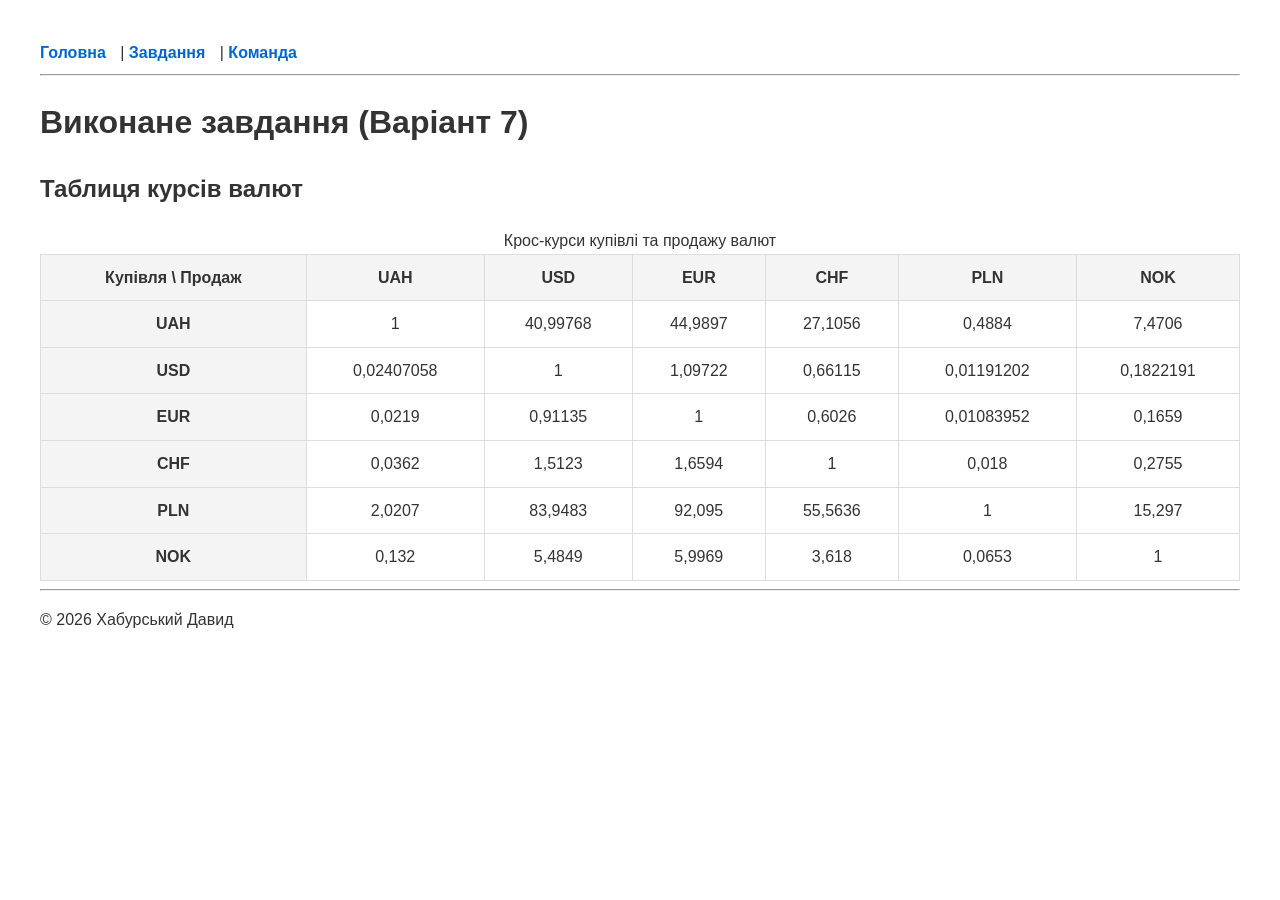
==== task.html @ dc93dc3e "Add files via upload" ====
<!DOCTYPE html>
<html lang="uk">
<head>
    <meta charset="UTF-8">
    <meta name="viewport" content="width=device-width, initial-scale=1.0">
    <title>Завдання - Курси валют</title>
    <link rel="stylesheet" href="style.css">
</head>
<body>
    <header>
        <nav>
            <a href="index.html">Головна</a> | 
            <a href="task.html">Завдання</a> | 
            <a href="team.html">Команда</a>
        </nav>
        <hr>
    </header>

    <main>
        <h1>Виконане завдання (Варіант 7)</h1>
        <h2>Таблиця курсів валют</h2>
        <table border="1">
            <caption>Крос-курси купівлі та продажу валют</caption>
            <thead>
                <tr>
                    <th>Купівля \ Продаж</th>
                    <th>UAH</th>
                    <th>USD</th>
                    <th>EUR</th>
                    <th>CHF</th>
                    <th>PLN</th>
                    <th>NOK</th>
                </tr>
            </thead>
            <tbody>
                <tr>
                    <th>UAH</th>
                    <td>1</td>
                    <td>40,99768</td>
                    <td>44,9897</td>
                    <td>27,1056</td>
                    <td>0,4884</td>
                    <td>7,4706</td>
                </tr>
                <tr>
                    <th>USD</th>
                    <td>0,02407058</td>
                    <td>1</td>
                    <td>1,09722</td>
                    <td>0,66115</td>
                    <td>0,01191202</td>
                    <td>0,1822191</td>
                </tr>
                <tr>
                    <th>EUR</th>
                    <td>0,0219</td>
                    <td>0,91135</td>
                    <td>1</td>
                    <td>0,6026</td>
                    <td>0,01083952</td>
                    <td>0,1659</td>
                </tr>
                <tr>
                    <th>CHF</th>
                    <td>0,0362</td>
                    <td>1,5123</td>
                    <td>1,6594</td>
                    <td>1</td>
                    <td>0,018</td>
                    <td>0,2755</td>
                </tr>
                <tr>
                    <th>PLN</th>
                    <td>2,0207</td>
                    <td>83,9483</td>
                    <td>92,095</td>
                    <td>55,5636</td>
                    <td>1</td>
                    <td>15,297</td>
                </tr>
                <tr>
                    <th>NOK</th>
                    <td>0,132</td>
                    <td>5,4849</td>
                    <td>5,9969</td>
                    <td>3,618</td>
                    <td>0,0653</td>
                    <td>1</td>
                </tr>
            </tbody>
        </table>
    </main>

    <footer>
        <hr>
        <p>&copy; 2026 Хабурський Давид</p>
    </footer>
</body>
</html>
---- style.css ----
body {
    font-family: Arial, sans-serif;
    margin: 40px;
    line-height: 1.6;
    color: #333;
}
nav a {
    text-decoration: none;
    color: #0066cc;
    font-weight: bold;
    margin-right: 10px;
}
nav a:hover {
    text-decoration: underline;
}
table {
    width: 100%;
    border-collapse: collapse;
    margin-top: 20px;
}
th, td {
    border: 1px solid #ddd;
    padding: 10px;
    text-align: center;
}
th {
    background-color: #f4f4f4;
}
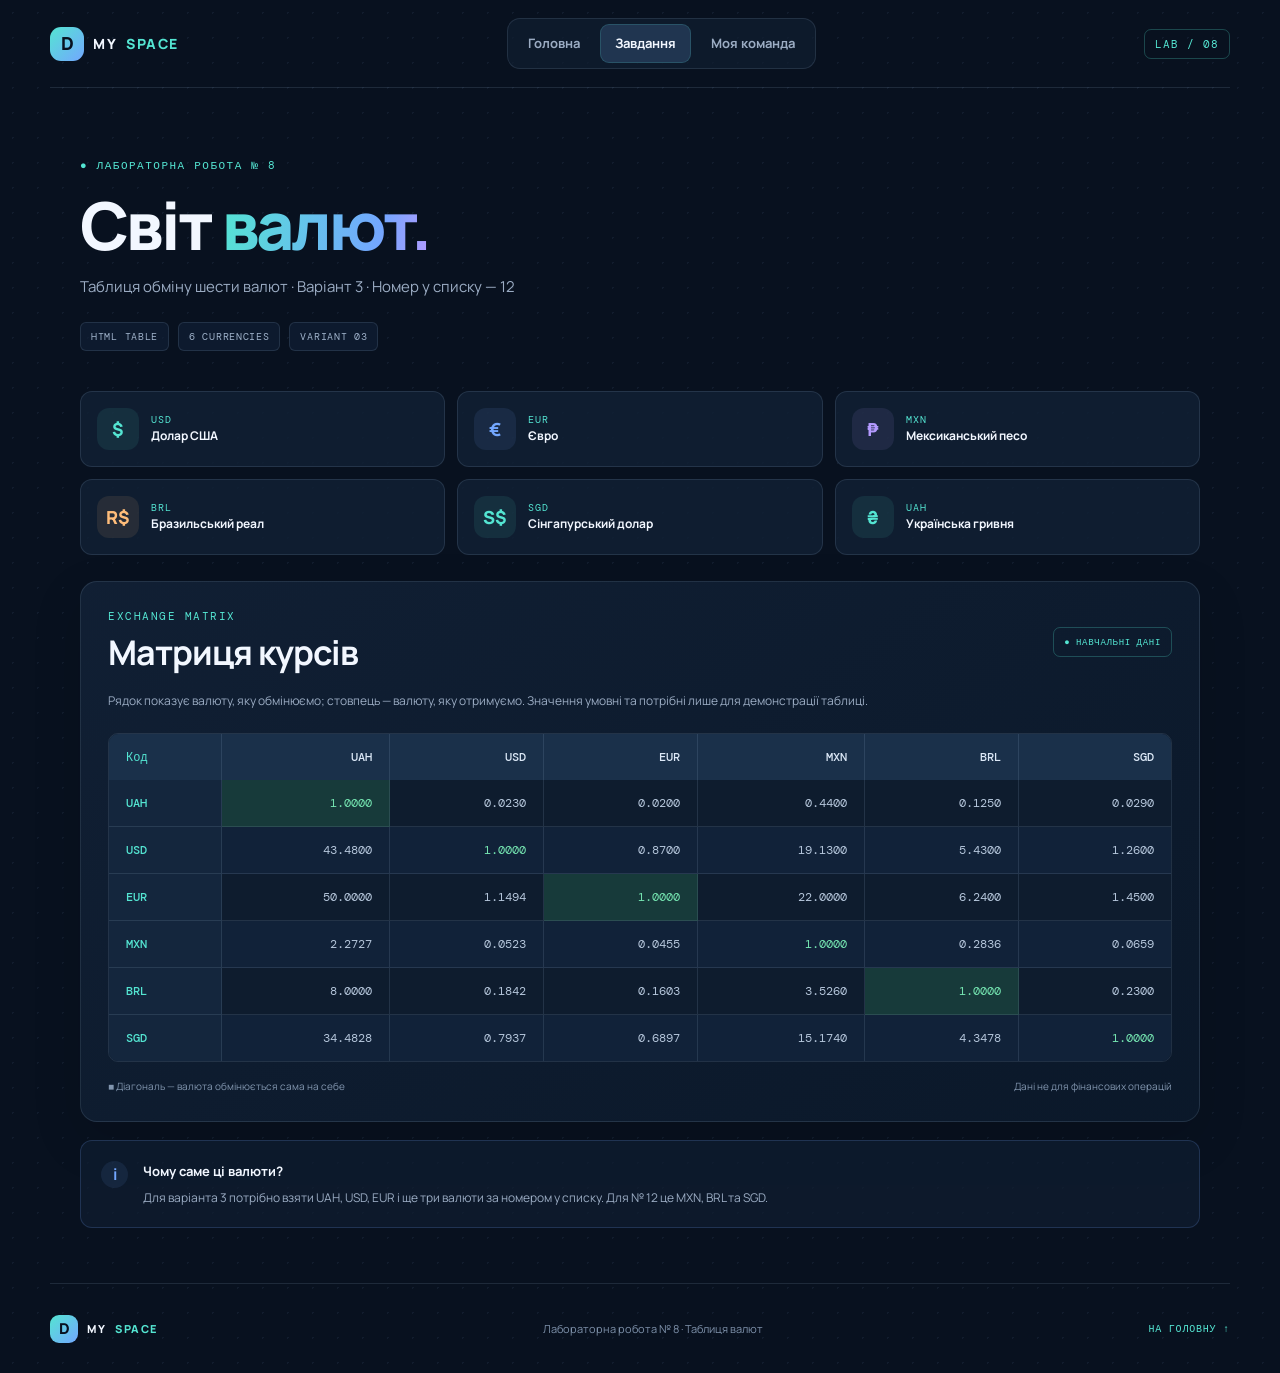
==== commit 916c9ef4: "Add files via upload" ====
--- a/task.html
+++ b/task.html
@@ -1,99 +1,15 @@
 <!DOCTYPE html>
-<html lang="uk">
-<head>
-    <meta charset="UTF-8">
-    <meta name="viewport" content="width=device-width, initial-scale=1.0">
-    <title>Завдання - Курси валют</title>
-    <link rel="stylesheet" href="style.css">
-</head>
-<body>
-    <header>
-        <nav>
-            <a href="index.html">Головна</a> | 
-            <a href="task.html">Завдання</a> | 
-            <a href="team.html">Команда</a>
-        </nav>
-        <hr>
-    </header>
-
-    <main>
-        <h1>Виконане завдання (Варіант 7)</h1>
-        <h2>Таблиця курсів валют</h2>
-        <table border="1">
-            <caption>Крос-курси купівлі та продажу валют</caption>
-            <thead>
-                <tr>
-                    <th>Купівля \ Продаж</th>
-                    <th>UAH</th>
-                    <th>USD</th>
-                    <th>EUR</th>
-                    <th>CHF</th>
-                    <th>PLN</th>
-                    <th>NOK</th>
-                </tr>
-            </thead>
-            <tbody>
-                <tr>
-                    <th>UAH</th>
-                    <td>1</td>
-                    <td>40,99768</td>
-                    <td>44,9897</td>
-                    <td>27,1056</td>
-                    <td>0,4884</td>
-                    <td>7,4706</td>
-                </tr>
-                <tr>
-                    <th>USD</th>
-                    <td>0,02407058</td>
-                    <td>1</td>
-                    <td>1,09722</td>
-                    <td>0,66115</td>
-                    <td>0,01191202</td>
-                    <td>0,1822191</td>
-                </tr>
-                <tr>
-                    <th>EUR</th>
-                    <td>0,0219</td>
-                    <td>0,91135</td>
-                    <td>1</td>
-                    <td>0,6026</td>
-                    <td>0,01083952</td>
-                    <td>0,1659</td>
-                </tr>
-                <tr>
-                    <th>CHF</th>
-                    <td>0,0362</td>
-                    <td>1,5123</td>
-                    <td>1,6594</td>
-                    <td>1</td>
-                    <td>0,018</td>
-                    <td>0,2755</td>
-                </tr>
-                <tr>
-                    <th>PLN</th>
-                    <td>2,0207</td>
-                    <td>83,9483</td>
-                    <td>92,095</td>
-                    <td>55,5636</td>
-                    <td>1</td>
-                    <td>15,297</td>
-                </tr>
-                <tr>
-                    <th>NOK</th>
-                    <td>0,132</td>
-                    <td>5,4849</td>
-                    <td>5,9969</td>
-                    <td>3,618</td>
-                    <td>0,0653</td>
-                    <td>1</td>
-                </tr>
-            </tbody>
-        </table>
-    </main>
-
-    <footer>
-        <hr>
-        <p>&copy; 2026 Хабурський Давид</p>
-    </footer>
-</body>
-</html>+<html lang="uk"><head><meta charset="UTF-8"><meta name="viewport" content="width=device-width, initial-scale=1.0"><meta name="description" content="Таблиця валют для варіанта 3 лабораторної роботи №8."><title>MYSPACE — Завдання</title><link rel="stylesheet" href="style.css"></head><body>
+<header class="topbar"><a class="logo" href="index.html"><span class="logo-icon">D</span> MY<span>SPACE</span></a><nav><a href="index.html">Головна</a><a class="active" href="task.html">Завдання</a><a href="team.html">Моя команда</a></nav><span class="lab-tag">LAB / 08</span></header>
+<main class="wrap page"><section class="page-hero"><p class="eyebrow">● ЛАБОРАТОРНА РОБОТА № 8</p><h1>Світ <span>валют.</span></h1><p>Таблиця обміну шести валют · Варіант 3 · Номер у списку — 12</p><div class="chips"><span>HTML TABLE</span><span>6 CURRENCIES</span><span>VARIANT 03</span></div></section>
+<section class="currency-grid"><article><i>$</i><div><small>USD</small><b>Долар США</b></div></article><article><i>€</i><div><small>EUR</small><b>Євро</b></div></article><article><i>₱</i><div><small>MXN</small><b>Мексиканський песо</b></div></article><article><i>R$</i><div><small>BRL</small><b>Бразильський реал</b></div></article><article><i>S$</i><div><small>SGD</small><b>Сінгапурський долар</b></div></article><article><i>₴</i><div><small>UAH</small><b>Українська гривня</b></div></article></section>
+<section class="table-panel"><div class="table-title"><div><p class="eyebrow">EXCHANGE MATRIX</p><h2>Матриця курсів</h2></div><span class="pill">● НАВЧАЛЬНІ ДАНІ</span></div><p class="muted">Рядок показує валюту, яку обмінюємо; стовпець — валюту, яку отримуємо. Значення умовні та потрібні лише для демонстрації таблиці.</p><div class="table-scroll"><table><caption>Умовні курси обміну між шістьма валютами</caption><thead><tr><th scope="col">Код</th><th scope="col">UAH</th><th scope="col">USD</th><th scope="col">EUR</th><th scope="col">MXN</th><th scope="col">BRL</th><th scope="col">SGD</th></tr></thead><tbody>
+<tr><th scope="row">UAH</th><td class="diag">1.0000</td><td>0.0230</td><td>0.0200</td><td>0.4400</td><td>0.1250</td><td>0.0290</td></tr>
+<tr><th scope="row">USD</th><td>43.4800</td><td class="diag">1.0000</td><td>0.8700</td><td>19.1300</td><td>5.4300</td><td>1.2600</td></tr>
+<tr><th scope="row">EUR</th><td>50.0000</td><td>1.1494</td><td class="diag">1.0000</td><td>22.0000</td><td>6.2400</td><td>1.4500</td></tr>
+<tr><th scope="row">MXN</th><td>2.2727</td><td>0.0523</td><td>0.0455</td><td class="diag">1.0000</td><td>0.2836</td><td>0.0659</td></tr>
+<tr><th scope="row">BRL</th><td>8.0000</td><td>0.1842</td><td>0.1603</td><td>3.5260</td><td class="diag">1.0000</td><td>0.2300</td></tr>
+<tr><th scope="row">SGD</th><td>34.4828</td><td>0.7937</td><td>0.6897</td><td>15.1740</td><td>4.3478</td><td class="diag">1.0000</td></tr>
+</tbody></table></div><div class="table-note"><span>■ Діагональ — валюта обмінюється сама на себе</span><span>Дані не для фінансових операцій</span></div></section>
+<aside class="info"><b>i</b><div><h3>Чому саме ці валюти?</h3><p>Для варіанта 3 потрібно взяти UAH, USD, EUR і ще три валюти за номером у списку. Для № 12 це MXN, BRL та SGD.</p></div></aside></main>
+<footer><a class="logo" href="index.html"><span class="logo-icon">D</span> MY<span>SPACE</span></a><p>Лабораторна робота № 8 · Таблиця валют</p><a href="index.html">НА ГОЛОВНУ ↑</a></footer></body></html>
--- a/style.css
+++ b/style.css
@@ -1,28 +1,4 @@
-body {
-    font-family: Arial, sans-serif;
-    margin: 40px;
-    line-height: 1.6;
-    color: #333;
-}
-nav a {
-    text-decoration: none;
-    color: #0066cc;
-    font-weight: bold;
-    margin-right: 10px;
-}
-nav a:hover {
-    text-decoration: underline;
-}
-table {
-    width: 100%;
-    border-collapse: collapse;
-    margin-top: 20px;
-}
-th, td {
-    border: 1px solid #ddd;
-    padding: 10px;
-    text-align: center;
-}
-th {
-    background-color: #f4f4f4;
-}+@import url('https://fonts.googleapis.com/css2?family=DM+Mono:wght@400;500&family=Manrope:wght@400;500;600;700;800&display=swap');
+:root{--bg:#08111f;--panel:#101e31;--line:rgba(165,190,220,.14);--text:#f2f7ff;--muted:#9bacc3;--cyan:#54e5d2;--blue:#73a7ff;--purple:#b49aff;--orange:#ffbd7a;--mono:'DM Mono',monospace;--sans:'Manrope',Arial,sans-serif}*{box-sizing:border-box}html{scroll-behavior:smooth}body{margin:0;min-height:100vh;color:var(--text);background-color:var(--bg);font-family:var(--sans);line-height:1.65;background-image:radial-gradient(rgba(117,153,194,.09) 1px,transparent 1px);background-size:25px 25px}a{color:inherit}.topbar{width:min(1180px,calc(100% - 48px));min-height:88px;margin:auto;display:flex;align-items:center;justify-content:space-between;gap:24px;border-bottom:1px solid var(--line)}.logo{display:inline-flex;align-items:center;gap:9px;text-decoration:none;font-size:14px;font-weight:800;letter-spacing:1.5px;white-space:nowrap}.logo>span:last-child,.logo>span:nth-child(2){color:var(--cyan)}.logo-icon{width:34px;height:34px;display:grid;place-items:center;border-radius:11px;background:linear-gradient(135deg,var(--cyan),var(--blue));color:#08111f;font-size:18px;letter-spacing:0}.topbar nav{display:flex;gap:5px;padding:5px;border:1px solid var(--line);border-radius:13px;background:#101e31b3}.topbar nav a{padding:9px 15px;border-radius:9px;text-decoration:none;color:var(--muted);font-size:13px;font-weight:700;transition:.2s}.topbar nav a:hover,.topbar nav a.active{color:var(--text);background:#203550}.topbar nav a.active{box-shadow:inset 0 0 0 1px #54e5d22b}.lab-tag{padding:7px 10px;border:1px solid #54e5d240;border-radius:7px;color:var(--cyan);font:11px var(--mono);letter-spacing:1px}.wrap{width:min(1120px,calc(100% - 48px));margin-inline:auto}.hero{min-height:580px;display:grid;grid-template-columns:1.08fr .92fr;align-items:center;gap:50px;padding-block:50px 60px}.eyebrow{margin:0 0 17px;color:var(--cyan);font:11px var(--mono);letter-spacing:1.5px}h1,h2,h3,p{margin-top:0}h1{font-size:clamp(42px,5.2vw,66px);line-height:1.1;letter-spacing:-2.7px;margin-bottom:22px;font-weight:800}h1 span,.page-hero h1 span{color:var(--cyan);background:linear-gradient(100deg,var(--cyan),var(--blue) 75%,var(--purple));background-clip:text;-webkit-background-clip:text;-webkit-text-fill-color:transparent}.lead{max-width:540px;color:var(--muted);font-size:15px;line-height:1.9}.actions{display:flex;flex-wrap:wrap;gap:12px;margin-top:28px}.btn{display:inline-flex;align-items:center;gap:12px;padding:13px 18px;border-radius:10px;font-size:13px;font-weight:800;text-decoration:none;transition:transform .2s,background .2s}.btn:hover{transform:translateY(-3px)}.primary{background:var(--cyan);color:#07141f;box-shadow:0 8px 28px #54e5d21c}.primary:hover{background:#8af5e8}.secondary{border:1px solid var(--line);background:#ffffff05}.secondary:hover{border-color:#54e5d266}.stats{display:flex;gap:34px;margin-top:44px;padding-top:22px;border-top:1px solid var(--line)}.stats div{display:flex;flex-direction:column}.stats b{font-size:21px}.stats small{color:var(--muted);font-size:11px}.art{min-height:360px;display:grid;place-items:center;position:relative}.orbit{position:absolute;width:350px;height:290px;border:1px solid #54e5d22b;border-radius:50%;transform:rotate(-24deg)}.code-card{z-index:1;width:min(100%,390px);border:1px solid #97bae23b;border-radius:18px;overflow:hidden;background:linear-gradient(145deg,#16283ffe,#0a1727fe);box-shadow:0 25px 70px #0006;transform:rotate(-2deg)}.code-head{height:48px;display:flex;align-items:center;gap:6px;padding:0 17px;border-bottom:1px solid var(--line)}.code-head i{width:7px;height:7px;border-radius:50%;background:#ff8b87}.code-head i:nth-child(2){background:#ffcf79}.code-head i:nth-child(3){background:#66dfb1}.code-head span{margin-left:auto;color:#8095af;font:10px var(--mono)}pre{padding:24px 26px;margin:0;font:13px/2 var(--mono);white-space:pre-wrap}pre em{color:var(--purple);font-style:normal}pre strong{color:var(--cyan)}pre b{color:#a5e6a5;font-weight:400}pre mark{background:none;color:#ffd580}pre q{color:var(--orange)}pre span{color:#6f859f}.code-foot{padding:12px 18px;border-top:1px solid var(--line);color:#8195ad;font:9px var(--mono);letter-spacing:1.2px}.float{position:absolute;z-index:2;padding:10px 13px;border:1px solid var(--line);border-radius:10px;background:#15263b;box-shadow:0 10px 28px #0004;font:11px var(--mono)}.f1{top:35px;left:0;transform:rotate(-7deg)}.f2{top:68px;right:0;transform:rotate(6deg)}.f3{bottom:35px;right:5%;transform:rotate(-5deg)}.tools{padding:58px 0 75px;border-top:1px solid var(--line)}.section-title{display:flex;justify-content:space-between;align-items:end;gap:30px;margin-bottom:27px}.section-title h2,.banner h2,.table-title h2{font-size:clamp(24px,3vw,34px);letter-spacing:-1px;line-height:1.25;margin-bottom:0}.section-title>p{max-width:370px;color:var(--muted);font-size:13px;margin-bottom:2px}.cards{display:grid;grid-template-columns:repeat(3,1fr);gap:17px}.cards article{padding:24px;border:1px solid var(--line);border-radius:15px;background:linear-gradient(145deg,#13243aeb,#0c192aeb);transition:transform .2s,border-color .2s}.cards article:hover{transform:translateY(-5px);border-color:#54e5d266}.icon{width:44px;height:44px;display:grid;place-items:center;border-radius:12px;font:18px var(--mono);margin-bottom:20px}.cyan{background:#54e5d218;color:var(--cyan)}.purple{background:#b49aff20;color:var(--purple)}.orange{background:#ffbd7a1d;color:var(--orange)}.cards h3{font-size:18px;margin-bottom:8px}.cards p{color:var(--muted);font-size:13px;min-height:58px;margin-bottom:22px}.cards small{color:#7187a2;font:10px var(--mono);letter-spacing:1px}.banner{display:flex;align-items:center;justify-content:space-between;gap:24px;padding:31px 34px;margin-bottom:75px;border:1px solid #54e5d238;border-radius:17px;background:linear-gradient(110deg,#102b3a,#14243c 70%,#18243b)}.banner h2{max-width:600px;margin-bottom:9px}.banner p:not(.eyebrow){margin-bottom:0;color:var(--muted);font-size:13px}.circle-arrow{flex:0 0 48px;width:48px;height:48px;display:grid;place-items:center;border-radius:50%;color:#06151f;background:var(--cyan);text-decoration:none;font-size:22px;transition:transform .2s}.circle-arrow:hover{transform:rotate(45deg)}footer{width:min(1180px,calc(100% - 48px));min-height:90px;margin:auto;display:flex;align-items:center;justify-content:space-between;gap:20px;border-top:1px solid var(--line)}footer .logo{font-size:11px}footer .logo-icon{width:28px;height:28px;border-radius:9px;font-size:15px}footer p{margin:0;color:#7e91aa;font-size:11px}footer>a:last-child{color:var(--cyan);font:10px var(--mono);letter-spacing:.8px;text-decoration:none}.page{padding-bottom:55px}.page-hero{padding:70px 0 35px}.page-hero h1{margin-bottom:13px}.page-hero>p:not(.eyebrow){max-width:660px;color:var(--muted);font-size:15px;margin-bottom:23px}.chips{display:flex;flex-wrap:wrap;gap:9px}.chips span{padding:7px 10px;border:1px solid var(--line);border-radius:6px;color:#9fb2ca;font:10px var(--mono);letter-spacing:.7px;background:#112037a8}.currency-grid{display:grid;grid-template-columns:repeat(3,1fr);gap:12px;margin:5px 0 26px}.currency-grid article{display:flex;align-items:center;gap:12px;min-width:0;padding:16px;border:1px solid var(--line);border-radius:12px;background:#112034d9;transition:.2s}.currency-grid article:hover{border-color:#54e5d266;transform:translateY(-2px)}.currency-grid i{flex:0 0 42px;height:42px;display:grid;place-items:center;border-radius:12px;color:var(--cyan);background:#54e5d216;font-style:normal;font-size:18px;font-weight:800}.currency-grid article:nth-child(2) i{color:var(--blue);background:#73a7ff18}.currency-grid article:nth-child(3) i{color:var(--purple);background:#b49aff18}.currency-grid article:nth-child(4) i{color:var(--orange);background:#ffbd7a18}.currency-grid article div{display:flex;flex-direction:column;min-width:0}.currency-grid small{color:var(--cyan);font:10px var(--mono);letter-spacing:1px}.currency-grid b{font-size:12px;overflow-wrap:anywhere}.table-panel,.team-panel{padding:27px;border:1px solid var(--line);border-radius:17px;background:linear-gradient(145deg,#112034f7,#0b192af7);box-shadow:0 18px 50px #0002}.table-title{display:flex;align-items:center;justify-content:space-between;gap:20px}.table-title .eyebrow{margin-bottom:8px}.pill{padding:8px 10px;border:1px solid #54e5d240;border-radius:7px;color:var(--cyan);font:9px var(--mono);letter-spacing:.7px;white-space:nowrap}.muted{color:var(--muted);font-size:12px;max-width:760px;margin:17px 0 22px}.table-scroll{overflow-x:auto;border:1px solid var(--line);border-radius:10px}table{width:100%;min-width:650px;border-collapse:separate;border-spacing:0;text-align:right;font:12px var(--mono)}caption{position:absolute;width:1px;height:1px;padding:0;margin:-1px;overflow:hidden;clip:rect(0,0,0,0);white-space:nowrap;border:0}th,td{padding:15px 17px;border-right:1px solid var(--line);border-bottom:1px solid var(--line);white-space:nowrap}tr:last-child th,tr:last-child td{border-bottom:0}th:last-child,td:last-child{border-right:0}thead th{background:#1a304a;color:#dce8f7;font-weight:500}thead th:first-child{text-align:left;color:var(--cyan)}tbody th{background:#14263d;text-align:left;color:var(--cyan);font-weight:500}tbody td{color:#b5c6db;background:#0e1c2e}tbody tr:nth-child(even) td{background:#112239}tbody tr:hover td{background:#183149;color:white}.diag{color:#75e5b1;background:#173a3a}.table-note{display:flex;justify-content:space-between;gap:12px;flex-wrap:wrap;padding-top:16px;color:#8296af;font-size:10px}.info{display:flex;align-items:flex-start;gap:15px;margin-top:18px;padding:20px;border:1px solid #73a7ff30;border-radius:12px;background:#101e31b8}.info>b{flex:0 0 27px;width:27px;height:27px;display:grid;place-items:center;border-radius:50%;color:var(--blue);background:#73a7ff18}.info h3{margin-bottom:5px;font-size:13px}.info p{margin:0;color:var(--muted);font-size:12px}.team-count{color:var(--cyan);font:22px var(--mono)}.team-count small{color:var(--muted);font:9px var(--mono);letter-spacing:.8px}.members{list-style:none;padding:0;margin:0;border-top:1px solid var(--line)}.members li{display:flex;align-items:center;gap:14px;padding:17px 5px;border-bottom:1px solid var(--line)}.number{color:#6c819b;font:11px var(--mono)}.avatar{flex:0 0 42px;width:42px;height:42px;display:grid;place-items:center;border-radius:13px;font-size:17px;font-weight:800}.avatar.cyan{color:var(--cyan);background:#54e5d219}.avatar.purple{color:var(--purple);background:#b49aff1d}.avatar.orange{color:var(--orange);background:#ffbd7a1d}.members li>div{display:flex;flex:1;flex-direction:column}.members b{font-size:13px}.members small{color:#8296af;font-size:11px}.waiting{color:#91a2b8;font:9px var(--mono);letter-spacing:.8px}.footnote{margin:17px 0 0;color:#8296af;font-size:11px}.team-panel+.banner{margin-top:25px}
+@media(max-width:850px){.topbar{flex-wrap:wrap;padding:18px 0}.lab-tag{display:none}.topbar nav{order:3;width:100%;justify-content:center}.topbar nav a{flex:1;text-align:center;padding-inline:7px}.hero{grid-template-columns:1fr;gap:10px;padding-top:55px}.hero-text{max-width:680px}.art{min-height:340px;margin-bottom:20px}.cards{grid-template-columns:1fr}.cards p{min-height:0}.section-title{align-items:flex-start;flex-direction:column;gap:12px}.currency-grid{grid-template-columns:repeat(2,1fr)}}
+@media(max-width:560px){.topbar,.wrap,footer{width:calc(100% - 30px)}.logo{font-size:12px}.topbar nav a{font-size:11px}.hero{min-height:0;padding-top:45px}.hero h1{font-size:43px;letter-spacing:-1.8px}.lead{font-size:14px}.stats{gap:19px}.stats b{font-size:18px}.art{min-height:290px}.orbit{width:270px;height:230px}.code-card{width:96%}pre{padding:19px;font-size:11px}.float{font-size:9px;padding:8px 10px}.f1{top:18px}.f2{top:50px}.f3{bottom:15px}.tools{padding:42px 0 55px}.banner{padding:23px;margin-bottom:48px}.section-title h2,.banner h2,.table-title h2{font-size:25px}footer{flex-wrap:wrap;padding:20px 0}footer p{order:3;width:100%}.page-hero{padding:45px 0 28px}.page-hero h1{font-size:43px}.currency-grid{grid-template-columns:1fr 1fr;gap:8px}.currency-grid article{padding:12px 10px;gap:9px}.currency-grid i{flex-basis:34px;height:34px;font-size:15px}.currency-grid b{font-size:10px}.table-panel,.team-panel{padding:17px 13px}.table-title{align-items:flex-start;flex-direction:column}.pill{align-self:flex-start}.table-note{font-size:9px}.members li{gap:9px}.number{display:none}.avatar{flex-basis:35px;width:35px;height:35px}.members b{font-size:11px}.members small{font-size:10px}.waiting{font-size:8px}}
